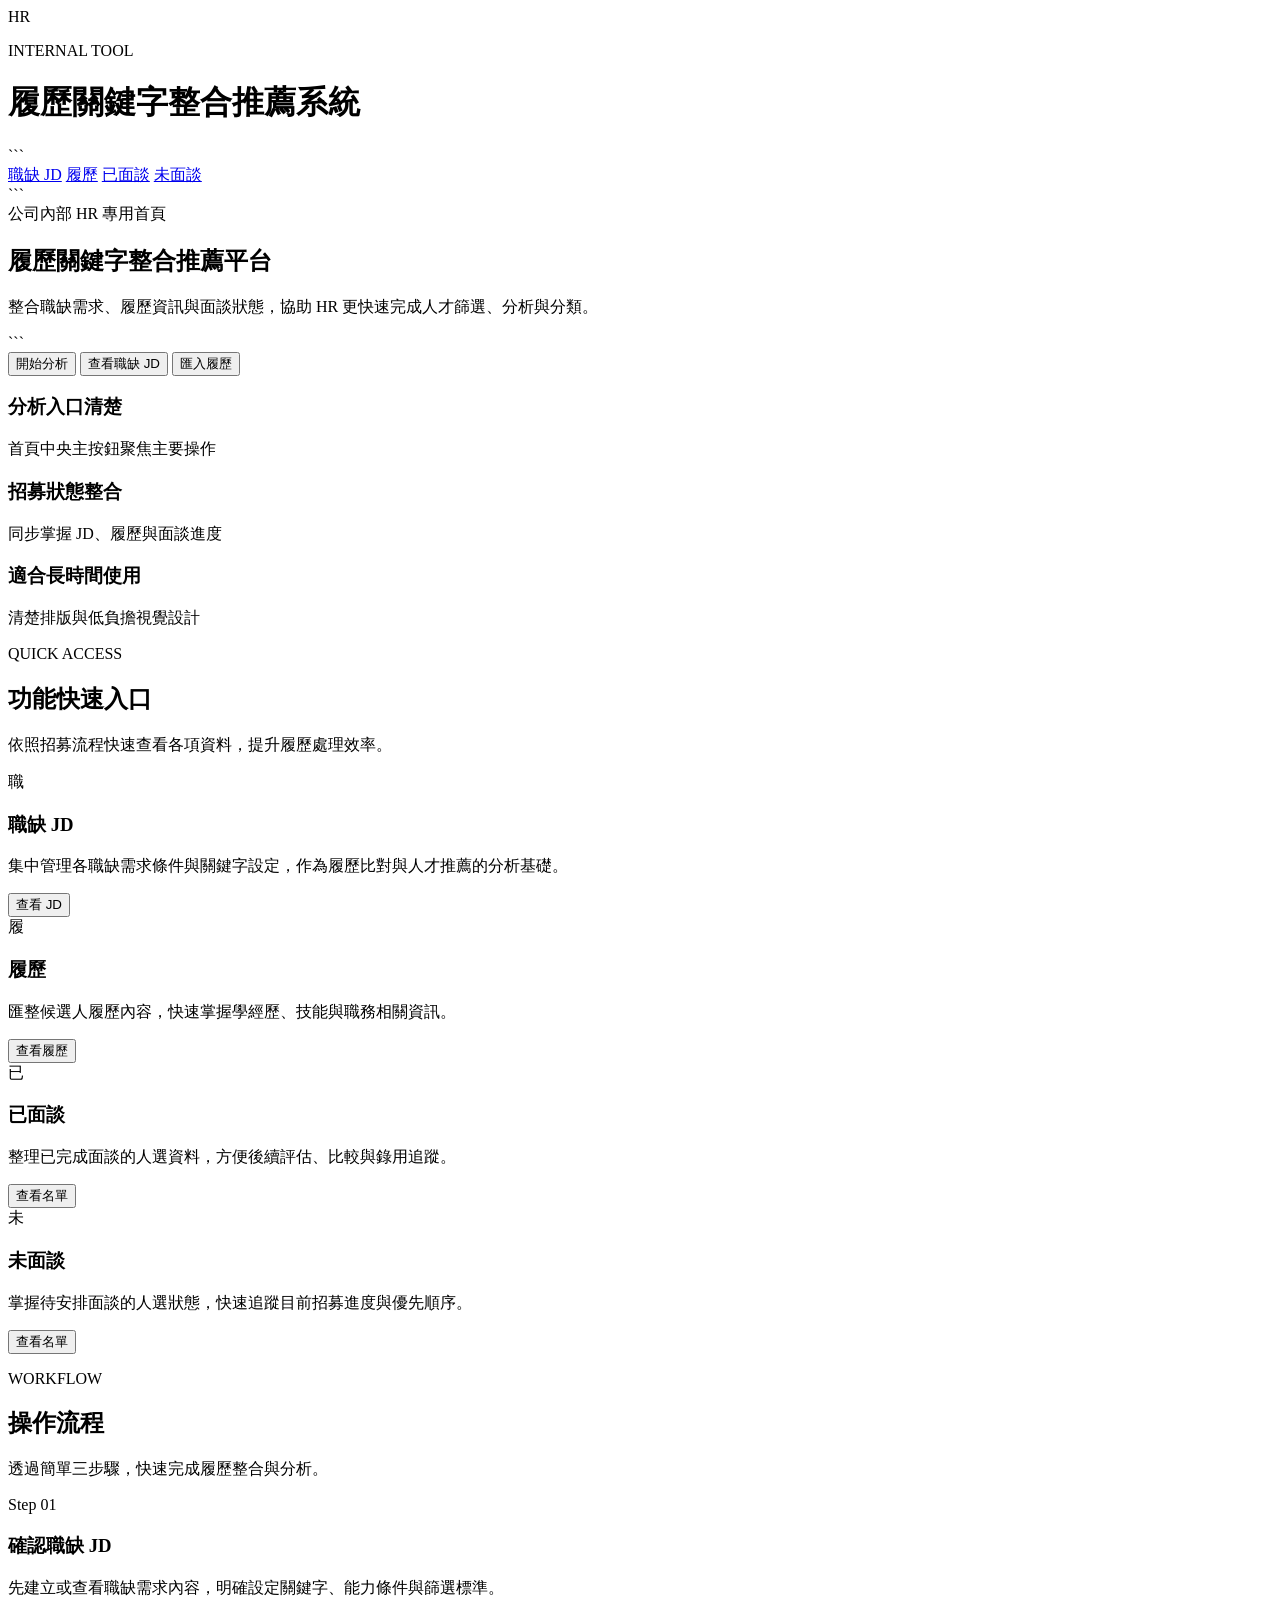
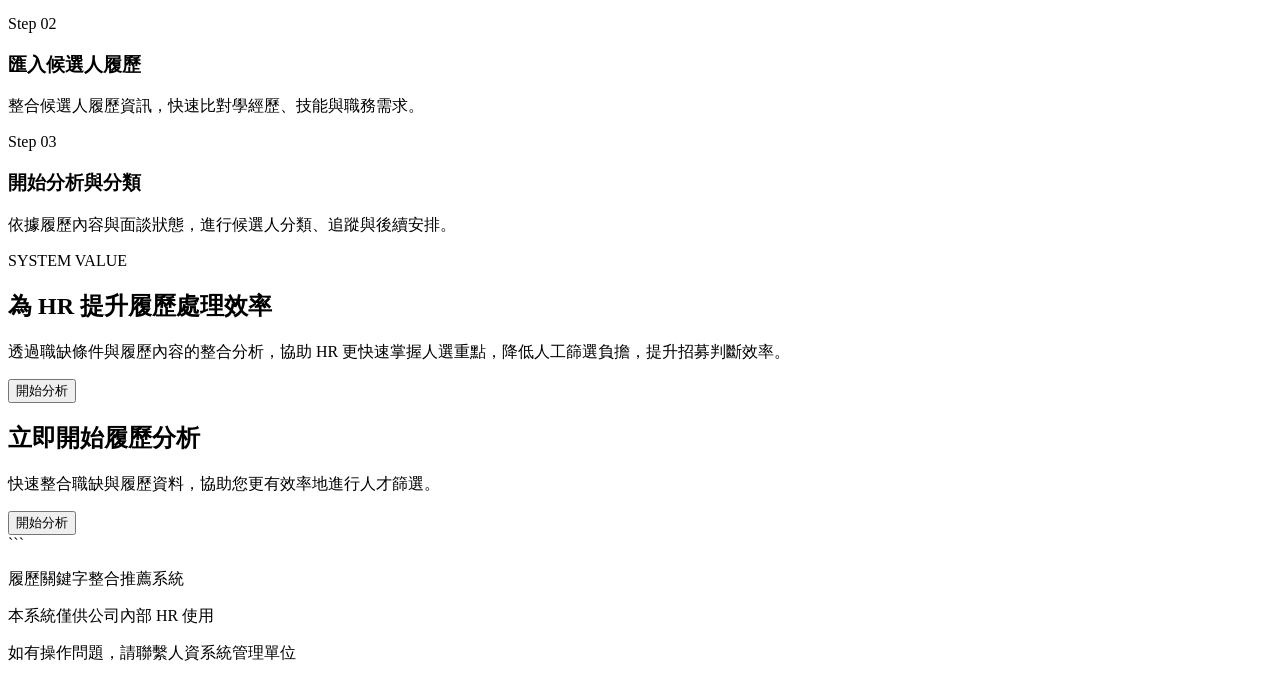
==== index.html @ 0f760ed9 "Create HR index.html This is the initial commit of the HTML file for the HR resume keyword integrati" ====
<!DOCTYPE html>

<html lang="zh-Hant">
<head>
  <meta charset="UTF-8" />
  <meta name="viewport" content="width=device-width, initial-scale=1.0" />
  <title>履歷關鍵字整合推薦系統</title>
  <meta name="description" content="公司內部 HR 使用的履歷關鍵字整合推薦系統首頁" />
  <link rel="stylesheet" href="style.css" />
</head>
<body>
  <header class="site-header">
    <div class="container header-inner">
      <div class="brand">
        <div class="brand-badge">HR</div>
        <div class="brand-text">
          <p class="brand-tag">INTERNAL TOOL</p>
          <h1>履歷關鍵字整合推薦系統</h1>
        </div>
      </div>

```
  <nav class="nav">
    <a href="#jd-card">職缺 JD</a>
    <a href="#resume-card">履歷</a>
    <a href="#interviewed-card">已面談</a>
    <a href="#not-interviewed-card">未面談</a>
  </nav>
</div>
```

  </header>

  <main>
    <section class="hero">
      <div class="container hero-inner">
        <div class="hero-label">公司內部 HR 專用首頁</div>
        <h2>履歷關鍵字整合推薦平台</h2>
        <p class="hero-desc">
          整合職缺需求、履歷資訊與面談狀態，協助 HR 更快速完成人才篩選、分析與分類。
        </p>

```
    <div class="hero-actions">
      <button class="btn btn-primary" data-scroll="#quick-access">開始分析</button>
      <button class="btn btn-secondary" data-scroll="#jd-card">查看職缺 JD</button>
      <button class="btn btn-secondary" data-scroll="#resume-card">匯入履歷</button>
    </div>

    <div class="hero-highlights">
      <div class="highlight-card">
        <h3>分析入口清楚</h3>
        <p>首頁中央主按鈕聚焦主要操作</p>
      </div>
      <div class="highlight-card">
        <h3>招募狀態整合</h3>
        <p>同步掌握 JD、履歷與面談進度</p>
      </div>
      <div class="highlight-card">
        <h3>適合長時間使用</h3>
        <p>清楚排版與低負擔視覺設計</p>
      </div>
    </div>
  </div>
</section>

<section class="section" id="quick-access">
  <div class="container">
    <div class="section-heading">
      <p class="section-tag">QUICK ACCESS</p>
      <h2>功能快速入口</h2>
      <p>依照招募流程快速查看各項資料，提升履歷處理效率。</p>
    </div>

    <div class="card-grid">
      <article class="feature-card" id="jd-card">
        <div class="feature-icon">職</div>
        <h3>職缺 JD</h3>
        <p>集中管理各職缺需求條件與關鍵字設定，作為履歷比對與人才推薦的分析基礎。</p>
        <button class="btn btn-card">查看 JD</button>
      </article>

      <article class="feature-card" id="resume-card">
        <div class="feature-icon">履</div>
        <h3>履歷</h3>
        <p>匯整候選人履歷內容，快速掌握學經歷、技能與職務相關資訊。</p>
        <button class="btn btn-card">查看履歷</button>
      </article>

      <article class="feature-card" id="interviewed-card">
        <div class="feature-icon">已</div>
        <h3>已面談</h3>
        <p>整理已完成面談的人選資料，方便後續評估、比較與錄用追蹤。</p>
        <button class="btn btn-card">查看名單</button>
      </article>

      <article class="feature-card" id="not-interviewed-card">
        <div class="feature-icon">未</div>
        <h3>未面談</h3>
        <p>掌握待安排面談的人選狀態，快速追蹤目前招募進度與優先順序。</p>
        <button class="btn btn-card">查看名單</button>
      </article>
    </div>
  </div>
</section>

<section class="section section-white" id="workflow">
  <div class="container">
    <div class="section-heading">
      <p class="section-tag">WORKFLOW</p>
      <h2>操作流程</h2>
      <p>透過簡單三步驟，快速完成履歷整合與分析。</p>
    </div>

    <div class="step-grid">
      <article class="step-card">
        <div class="step-number">Step 01</div>
        <h3>確認職缺 JD</h3>
        <p>先建立或查看職缺需求內容，明確設定關鍵字、能力條件與篩選標準。</p>
      </article>

      <article class="step-card">
        <div class="step-number">Step 02</div>
        <h3>匯入候選人履歷</h3>
        <p>整合候選人履歷資訊，快速比對學經歷、技能與職務需求。</p>
      </article>

      <article class="step-card">
        <div class="step-number">Step 03</div>
        <h3>開始分析與分類</h3>
        <p>依據履歷內容與面談狀態，進行候選人分類、追蹤與後續安排。</p>
      </article>
    </div>
  </div>
</section>

<section class="section">
  <div class="container">
    <div class="value-box">
      <p class="section-tag">SYSTEM VALUE</p>
      <h2>為 HR 提升履歷處理效率</h2>
      <p>
        透過職缺條件與履歷內容的整合分析，協助 HR 更快速掌握人選重點，降低人工篩選負擔，提升招募判斷效率。
      </p>
      <button class="btn btn-dark" data-scroll="#quick-access">開始分析</button>
    </div>
  </div>
</section>

<section class="section section-bottom-cta">
  <div class="container">
    <div class="cta-box">
      <h2>立即開始履歷分析</h2>
      <p>快速整合職缺與履歷資料，協助您更有效率地進行人才篩選。</p>
      <button class="btn btn-primary" data-scroll="#quick-access">開始分析</button>
    </div>
  </div>
</section>
```

  </main>

  <footer class="site-footer">
    <div class="container footer-inner">
      <p class="footer-title">履歷關鍵字整合推薦系統</p>
      <p>本系統僅供公司內部 HR 使用</p>
      <p>如有操作問題，請聯繫人資系統管理單位</p>
    </div>
  </footer>

  <script src="script.js"></script>

</body>
</html>
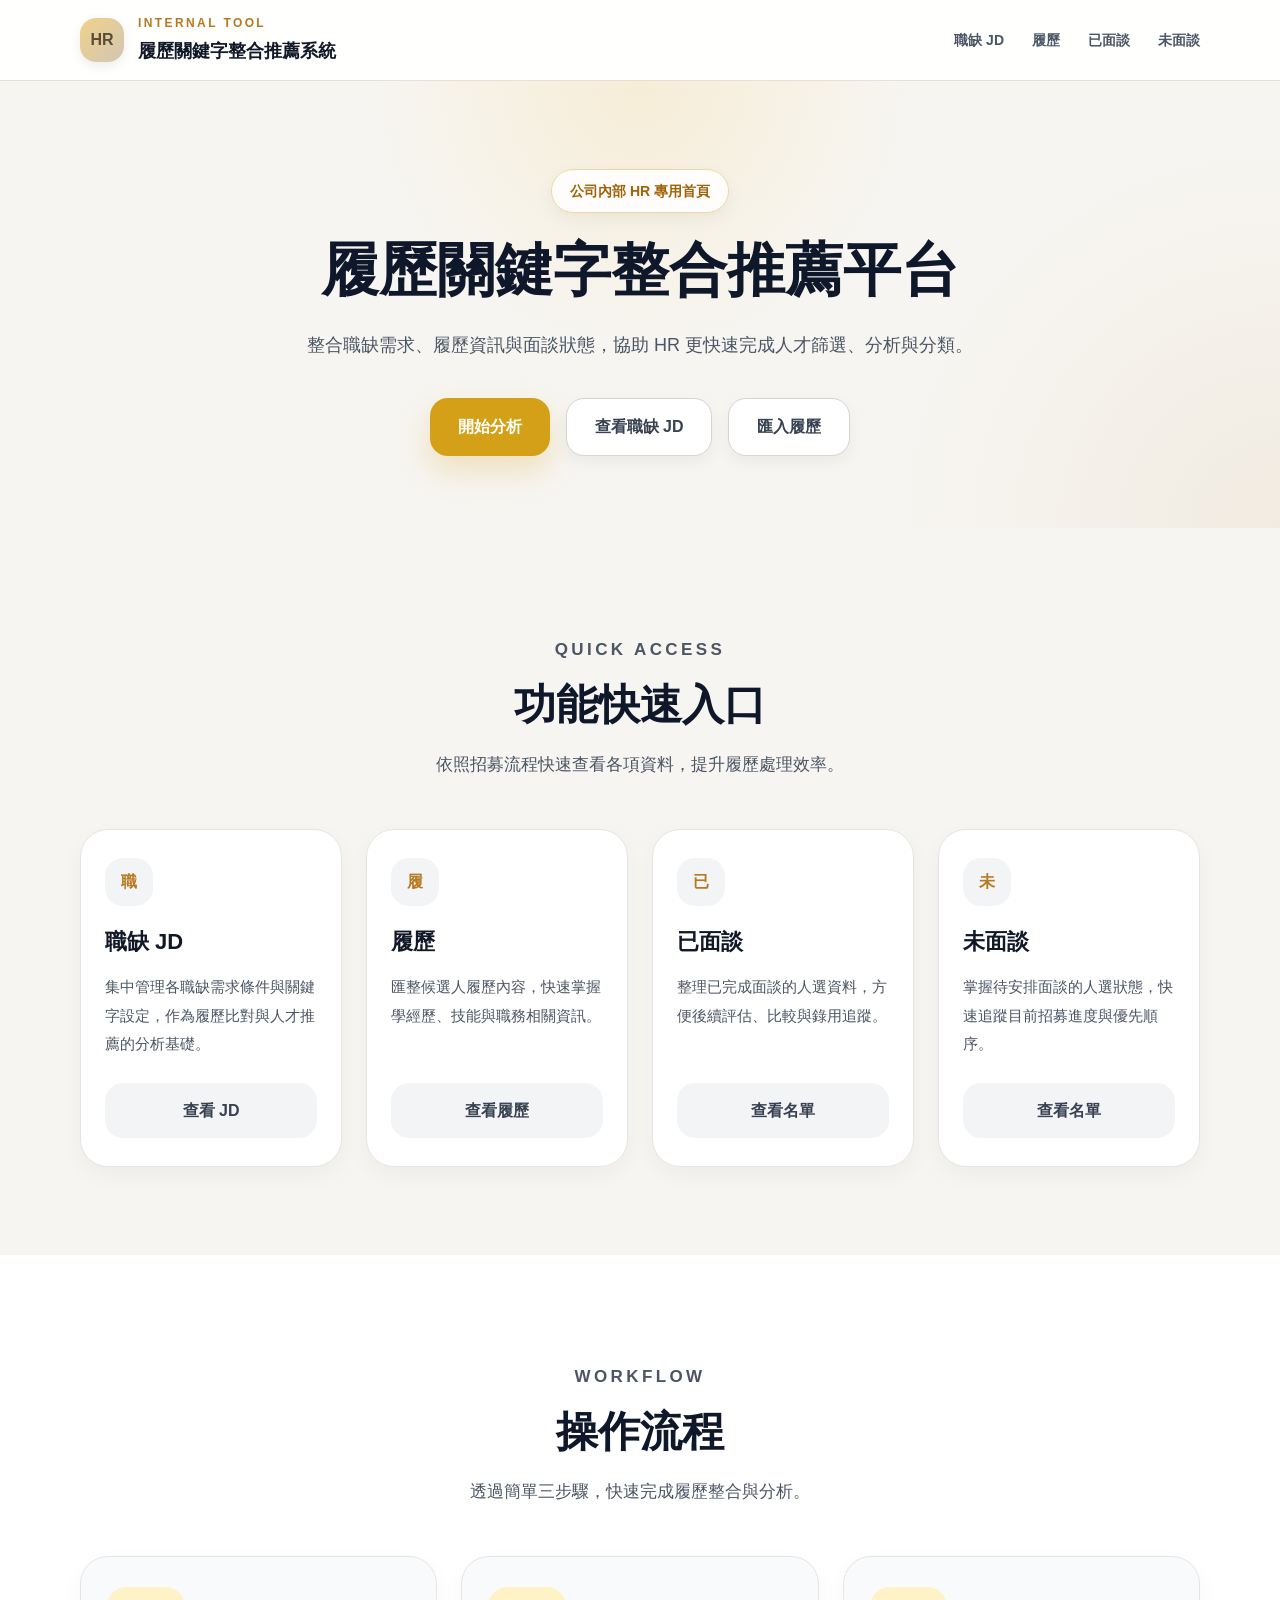
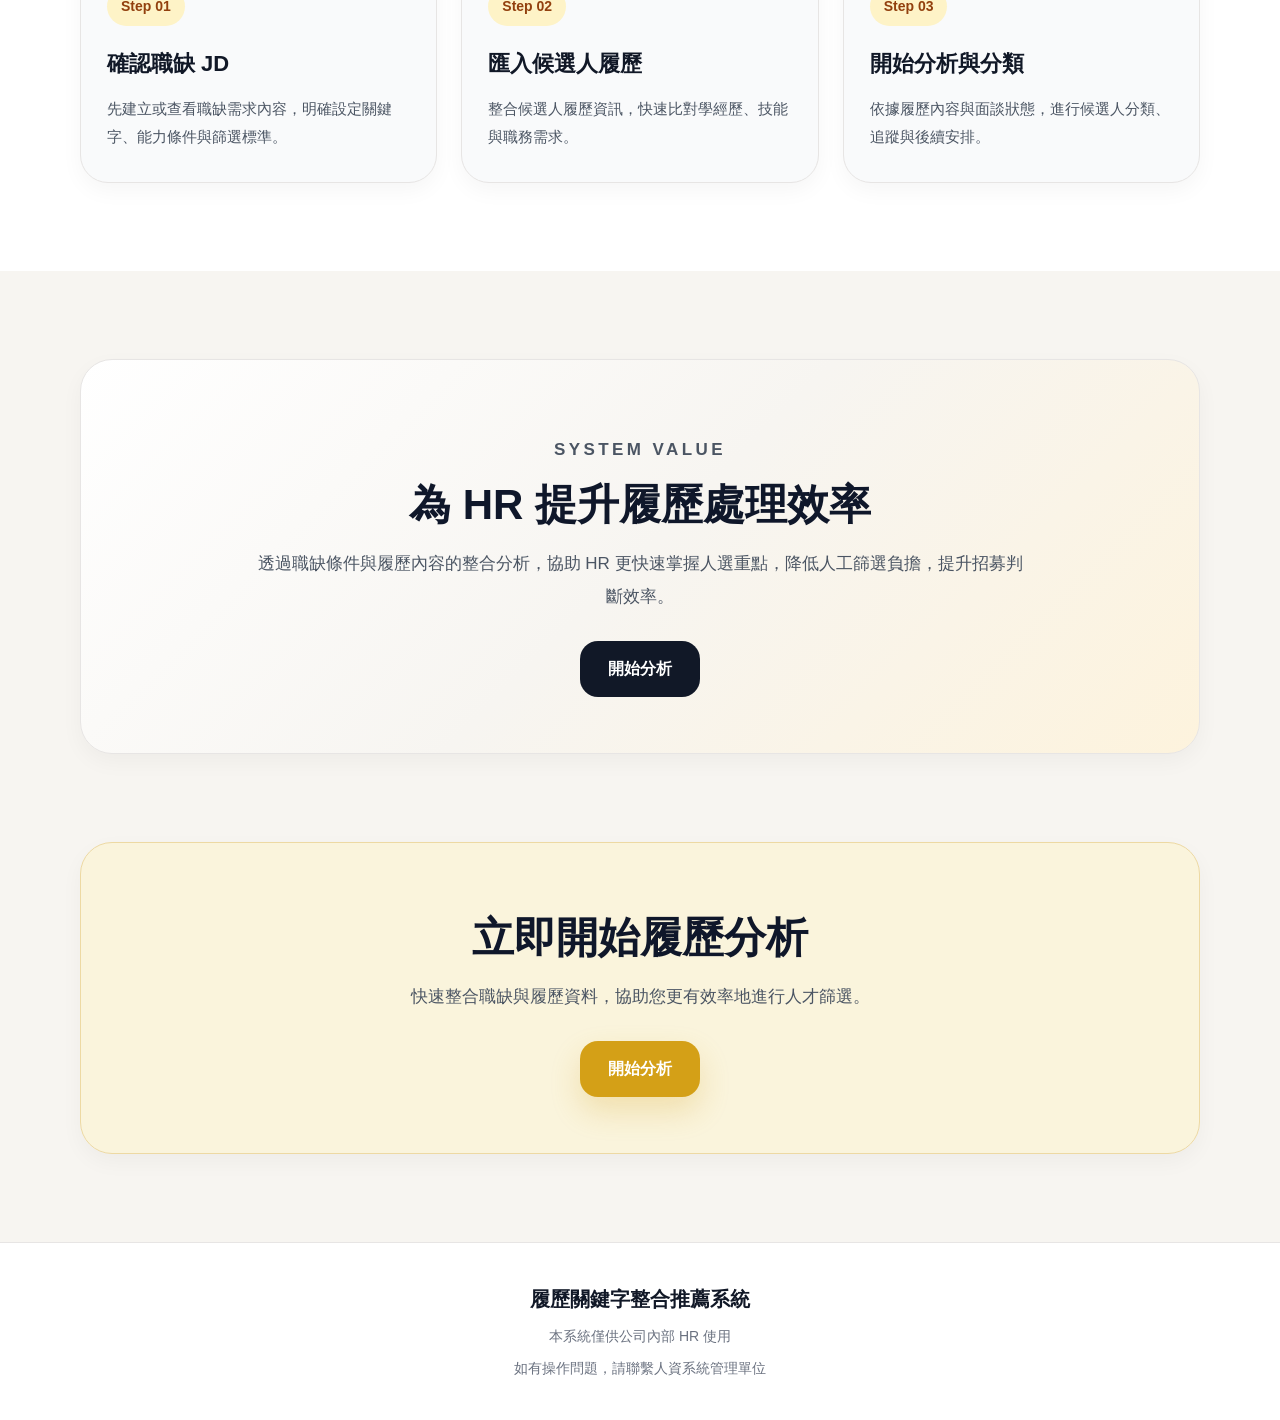
==== commit 837ac420: "index.html Removed navigation and hero highlights sections from the HTML." ====
--- a/index.html
+++ b/index.html
@@ -19,7 +19,6 @@
         </div>
       </div>
 
-```
   <nav class="nav">
     <a href="#jd-card">職缺 JD</a>
     <a href="#resume-card">履歷</a>
@@ -27,7 +26,6 @@
     <a href="#not-interviewed-card">未面談</a>
   </nav>
 </div>
-```
 
   </header>
 
@@ -40,26 +38,10 @@
           整合職缺需求、履歷資訊與面談狀態，協助 HR 更快速完成人才篩選、分析與分類。
         </p>
 
-```
     <div class="hero-actions">
       <button class="btn btn-primary" data-scroll="#quick-access">開始分析</button>
       <button class="btn btn-secondary" data-scroll="#jd-card">查看職缺 JD</button>
       <button class="btn btn-secondary" data-scroll="#resume-card">匯入履歷</button>
-    </div>
-
-    <div class="hero-highlights">
-      <div class="highlight-card">
-        <h3>分析入口清楚</h3>
-        <p>首頁中央主按鈕聚焦主要操作</p>
-      </div>
-      <div class="highlight-card">
-        <h3>招募狀態整合</h3>
-        <p>同步掌握 JD、履歷與面談進度</p>
-      </div>
-      <div class="highlight-card">
-        <h3>適合長時間使用</h3>
-        <p>清楚排版與低負擔視覺設計</p>
-      </div>
     </div>
   </div>
 </section>
@@ -156,7 +138,6 @@
     </div>
   </div>
 </section>
-```
 
   </main>
 
--- a/style.css
+++ b/style.css
@@ -0,0 +1,479 @@
+* {
+  box-sizing: border-box;
+  }
+
+html {
+scroll-behavior: smooth;
+}
+
+body {
+margin: 0;
+font-family: -apple-system, BlinkMacSystemFont, "Segoe UI", "PingFang TC", "Noto Sans TC", "Microsoft JhengHei", sans-serif;
+background: #f7f5f1;
+color: #1f2937;
+line-height: 1.6;
+}
+
+a {
+text-decoration: none;
+}
+
+button {
+font: inherit;
+cursor: pointer;
+border: none;
+}
+
+.container {
+width: min(1120px, calc(100% - 32px));
+margin: 0 auto;
+}
+
+.site-header {
+position: sticky;
+top: 0;
+z-index: 1000;
+background: rgba(255, 255, 255, 0.92);
+backdrop-filter: blur(10px);
+border-bottom: 1px solid #e7e0d4;
+}
+
+.header-inner {
+min-height: 80px;
+display: flex;
+align-items: center;
+justify-content: space-between;
+gap: 24px;
+}
+
+.brand {
+display: flex;
+align-items: center;
+gap: 14px;
+}
+
+.brand-badge {
+width: 44px;
+height: 44px;
+border-radius: 16px;
+display: flex;
+align-items: center;
+justify-content: center;
+background: linear-gradient(135deg, #f1d28a, #d2c5b4);
+color: #5d4c35;
+font-weight: 700;
+box-shadow: 0 4px 12px rgba(0, 0, 0, 0.08);
+}
+
+.brand-tag {
+margin: 0 0 4px;
+font-size: 12px;
+letter-spacing: 0.2em;
+color: #b7791f;
+font-weight: 700;
+}
+
+.brand-text h1 {
+margin: 0;
+font-size: 18px;
+color: #111827;
+}
+
+.nav {
+display: flex;
+align-items: center;
+gap: 28px;
+}
+
+.nav a {
+position: relative;
+color: #4b5563;
+font-size: 14px;
+font-weight: 600;
+transition: color 0.25s ease;
+}
+
+.nav a::after {
+content: "";
+position: absolute;
+left: 0;
+bottom: -8px;
+width: 0;
+height: 2px;
+background: #d4a017;
+transition: width 0.25s ease;
+}
+
+.nav a:hover {
+color: #b7791f;
+}
+
+.nav a:hover::after {
+width: 100%;
+}
+
+.hero {
+position: relative;
+overflow: hidden;
+background:
+radial-gradient(circle at top, rgba(245, 210, 122, 0.22), transparent 34%),
+radial-gradient(circle at bottom right, rgba(214, 189, 152, 0.18), transparent 28%);
+}
+
+.hero-inner {
+padding: 88px 0 72px;
+text-align: center;
+}
+
+.hero-label {
+display: inline-block;
+padding: 10px 18px;
+border-radius: 999px;
+border: 1px solid #edd9a3;
+background: rgba(255, 255, 255, 0.88);
+color: #a16207;
+font-size: 14px;
+font-weight: 600;
+box-shadow: 0 6px 18px rgba(0, 0, 0, 0.05);
+}
+
+.hero h2 {
+margin: 24px 0 0;
+font-size: clamp(36px, 6vw, 58px);
+line-height: 1.15;
+color: #0f172a;
+}
+
+.hero-desc {
+max-width: 800px;
+margin: 24px auto 0;
+font-size: 18px;
+color: #4b5563;
+line-height: 1.9;
+}
+
+.hero-actions {
+margin-top: 36px;
+display: flex;
+justify-content: center;
+gap: 16px;
+flex-wrap: wrap;
+}
+
+.btn {
+border-radius: 18px;
+padding: 15px 28px;
+font-weight: 700;
+transition: all 0.25s ease;
+}
+
+.btn-primary {
+background: #d4a017;
+color: #ffffff;
+box-shadow: 0 14px 30px rgba(212, 160, 23, 0.24);
+}
+
+.btn-primary:hover {
+transform: translateY(-2px);
+background: #b8860b;
+}
+
+.btn-secondary {
+background: #ffffff;
+color: #374151;
+border: 1px solid #d6d3d1;
+box-shadow: 0 6px 16px rgba(0, 0, 0, 0.05);
+}
+
+.btn-secondary:hover {
+color: #a16207;
+border-color: #e0b74f;
+}
+
+.btn-card {
+width: 100%;
+background: #f3f4f6;
+color: #374151;
+}
+
+.btn-card:hover {
+background: #fff4d6;
+color: #92400e;
+}
+
+.btn-dark {
+background: #111827;
+color: #ffffff;
+}
+
+.btn-dark:hover {
+transform: translateY(-2px);
+background: #1f2937;
+}
+
+.hero-highlights {
+margin-top: 56px;
+display: grid;
+grid-template-columns: repeat(3, 1fr);
+gap: 18px;
+}
+
+.highlight-card {
+background: rgba(255, 255, 255, 0.8);
+border: 1px solid rgba(255, 255, 255, 0.85);
+border-radius: 24px;
+padding: 24px;
+text-align: left;
+box-shadow: 0 8px 24px rgba(0, 0, 0, 0.05);
+}
+
+.highlight-card h3 {
+margin: 0;
+font-size: 15px;
+color: #111827;
+}
+
+.highlight-card p {
+margin: 8px 0 0;
+font-size: 14px;
+color: #4b5563;
+}
+
+.section {
+padding: 88px 0;
+}
+
+.section-white {
+background: #ffffff;
+}
+
+.section-bottom-cta {
+padding-top: 0;
+}
+
+.section-heading {
+max-width: 760px;
+margin: 0 auto;
+text-align: center;
+}
+
+.section-tag {
+margin: 0;
+font-size: 12px;
+letter-spacing: 0.2em;
+color: #b7791f;
+font-weight: 700;
+}
+
+.section-heading h2,
+.value-box h2,
+.cta-box h2 {
+margin: 14px 0 0;
+font-size: clamp(30px, 4vw, 42px);
+line-height: 1.2;
+color: #0f172a;
+}
+
+.section-heading p,
+.value-box p,
+.cta-box p {
+margin: 18px auto 0;
+color: #4b5563;
+font-size: 17px;
+line-height: 1.9;
+}
+
+.card-grid {
+margin-top: 48px;
+display: grid;
+grid-template-columns: repeat(4, 1fr);
+gap: 24px;
+}
+
+.feature-card {
+background: #ffffff;
+border: 1px solid #e7e5e4;
+border-radius: 28px;
+padding: 28px 24px;
+box-shadow: 0 8px 22px rgba(0, 0, 0, 0.04);
+transition: transform 0.25s ease, box-shadow 0.25s ease;
+display: flex;
+flex-direction: column;
+}
+
+.feature-card:hover {
+transform: translateY(-4px);
+box-shadow: 0 14px 28px rgba(0, 0, 0, 0.08);
+}
+
+.feature-icon {
+width: 48px;
+height: 48px;
+border-radius: 18px;
+display: flex;
+align-items: center;
+justify-content: center;
+background: #f3f4f6;
+color: #b7791f;
+font-weight: 700;
+margin-bottom: 18px;
+}
+
+.feature-card h3 {
+margin: 0;
+font-size: 22px;
+color: #111827;
+}
+
+.feature-card p {
+margin: 14px 0 24px;
+font-size: 15px;
+line-height: 1.9;
+color: #4b5563;
+flex: 1;
+}
+
+.step-grid {
+margin-top: 48px;
+display: grid;
+grid-template-columns: repeat(3, 1fr);
+gap: 24px;
+}
+
+.step-card {
+background: #f9fafb;
+border: 1px solid #e7e5e4;
+border-radius: 28px;
+padding: 30px 26px;
+box-shadow: 0 8px 22px rgba(0, 0, 0, 0.04);
+}
+
+.step-number {
+display: inline-block;
+padding: 8px 14px;
+border-radius: 999px;
+background: #fef3c7;
+color: #92400e;
+font-size: 14px;
+font-weight: 700;
+}
+
+.step-card h3 {
+margin: 20px 0 0;
+font-size: 22px;
+color: #111827;
+}
+
+.step-card p {
+margin: 14px 0 0;
+font-size: 15px;
+color: #4b5563;
+line-height: 1.9;
+}
+
+.value-box {
+background: linear-gradient(135deg, #ffffff, #f7f5f1, #fdf3dd);
+border: 1px solid #e7e5e4;
+border-radius: 32px;
+padding: 56px 28px;
+text-align: center;
+box-shadow: 0 8px 22px rgba(0, 0, 0, 0.04);
+}
+
+.value-box p {
+max-width: 780px;
+}
+
+.value-box .btn {
+margin-top: 28px;
+}
+
+.cta-box {
+background: rgba(254, 243, 199, 0.5);
+border: 1px solid #edd9a3;
+border-radius: 32px;
+padding: 56px 28px;
+text-align: center;
+box-shadow: 0 8px 22px rgba(0, 0, 0, 0.04);
+}
+
+.cta-box p {
+max-width: 680px;
+}
+
+.cta-box .btn {
+margin-top: 28px;
+}
+
+.site-footer {
+background: #ffffff;
+border-top: 1px solid #e7e5e4;
+}
+
+.footer-inner {
+padding: 40px 0;
+text-align: center;
+}
+
+.footer-title {
+margin: 0;
+font-size: 20px;
+font-weight: 700;
+color: #111827;
+}
+
+.footer-inner p:not(.footer-title) {
+margin: 10px 0 0;
+color: #6b7280;
+font-size: 14px;
+}
+
+@media (max-width: 1024px) {
+.card-grid {
+grid-template-columns: repeat(2, 1fr);
+}
+
+.hero-highlights,
+.step-grid {
+grid-template-columns: 1fr;
+}
+}
+
+@media (max-width: 768px) {
+.header-inner {
+flex-direction: column;
+align-items: flex-start;
+padding: 14px 0;
+}
+
+.nav {
+flex-wrap: wrap;
+gap: 16px;
+}
+
+.hero-inner {
+padding: 72px 0 56px;
+}
+
+.hero-desc {
+font-size: 16px;
+}
+
+.section {
+padding: 72px 0;
+}
+
+.card-grid {
+grid-template-columns: 1fr;
+}
+
+.feature-card h3,
+.step-card h3 {
+font-size: 20px;
+}
+
+.value-box,
+.cta-box {
+padding: 42px 22px;
+}
+}
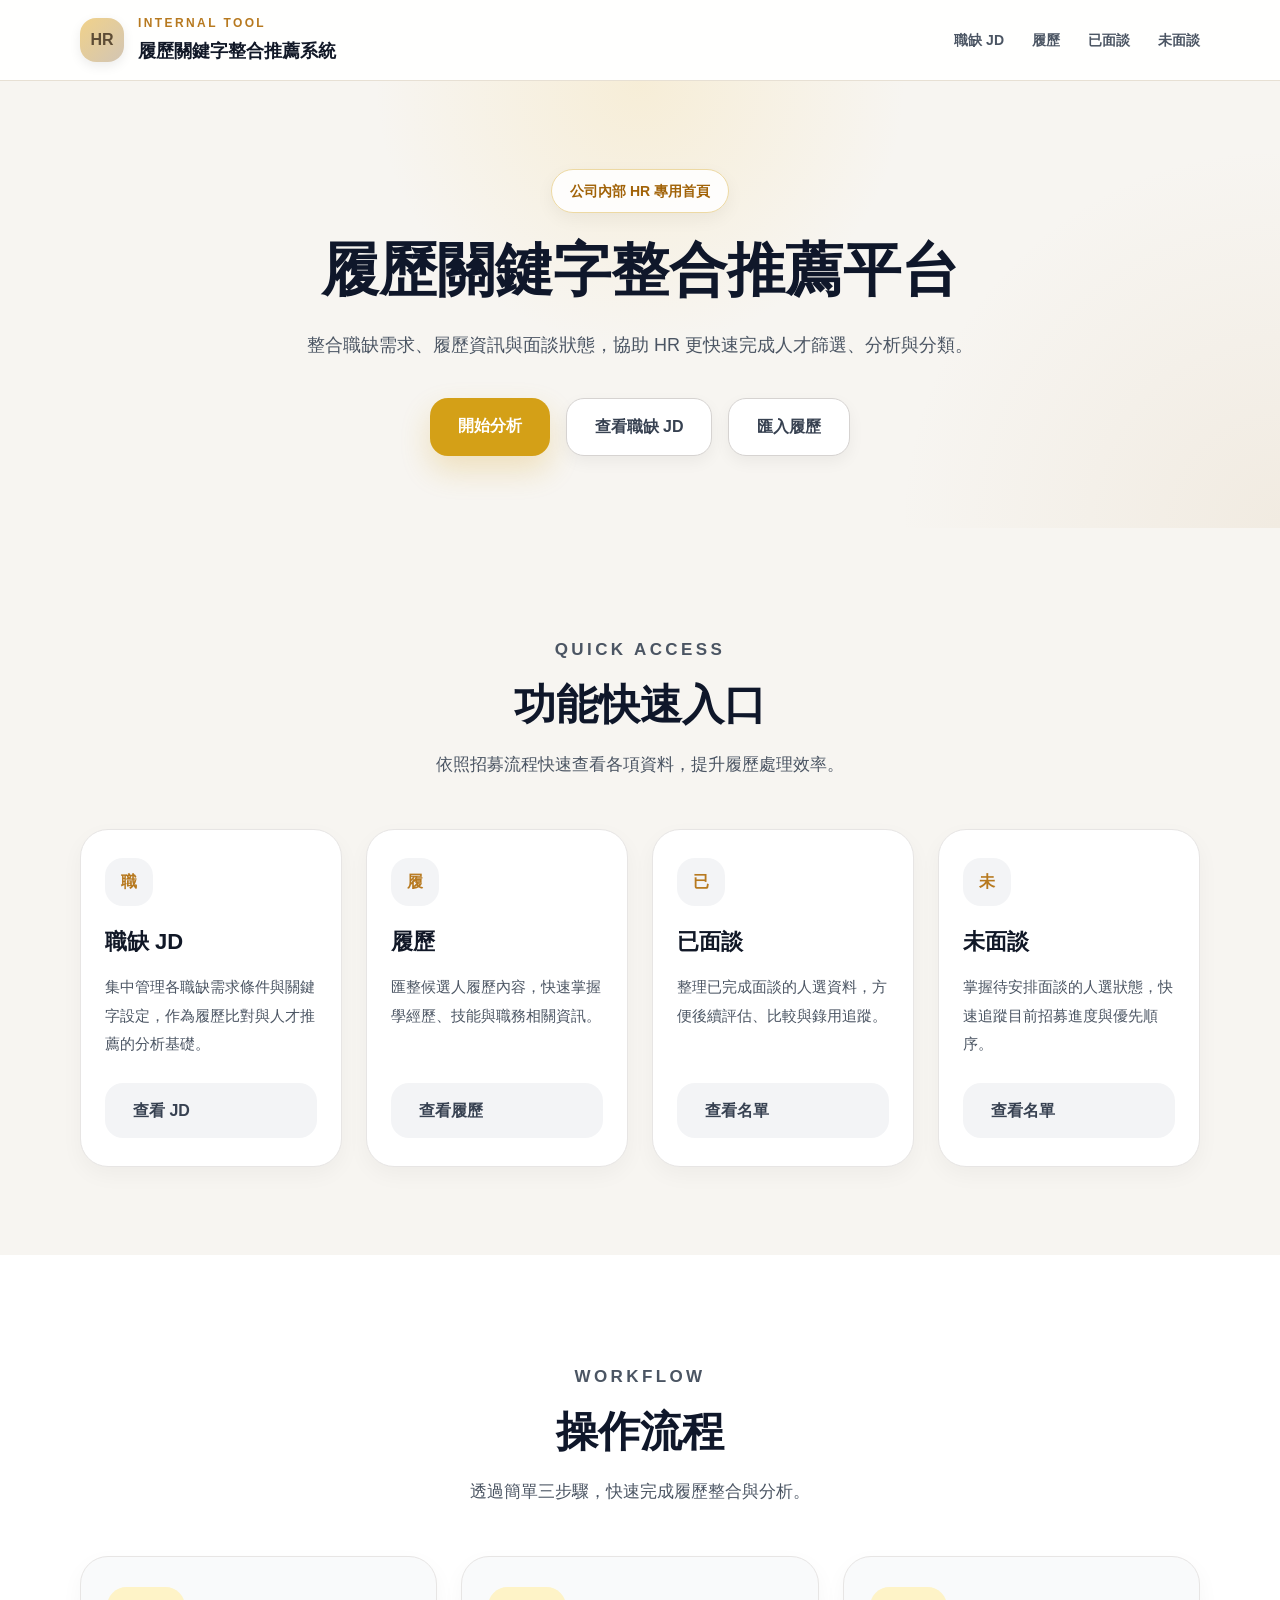
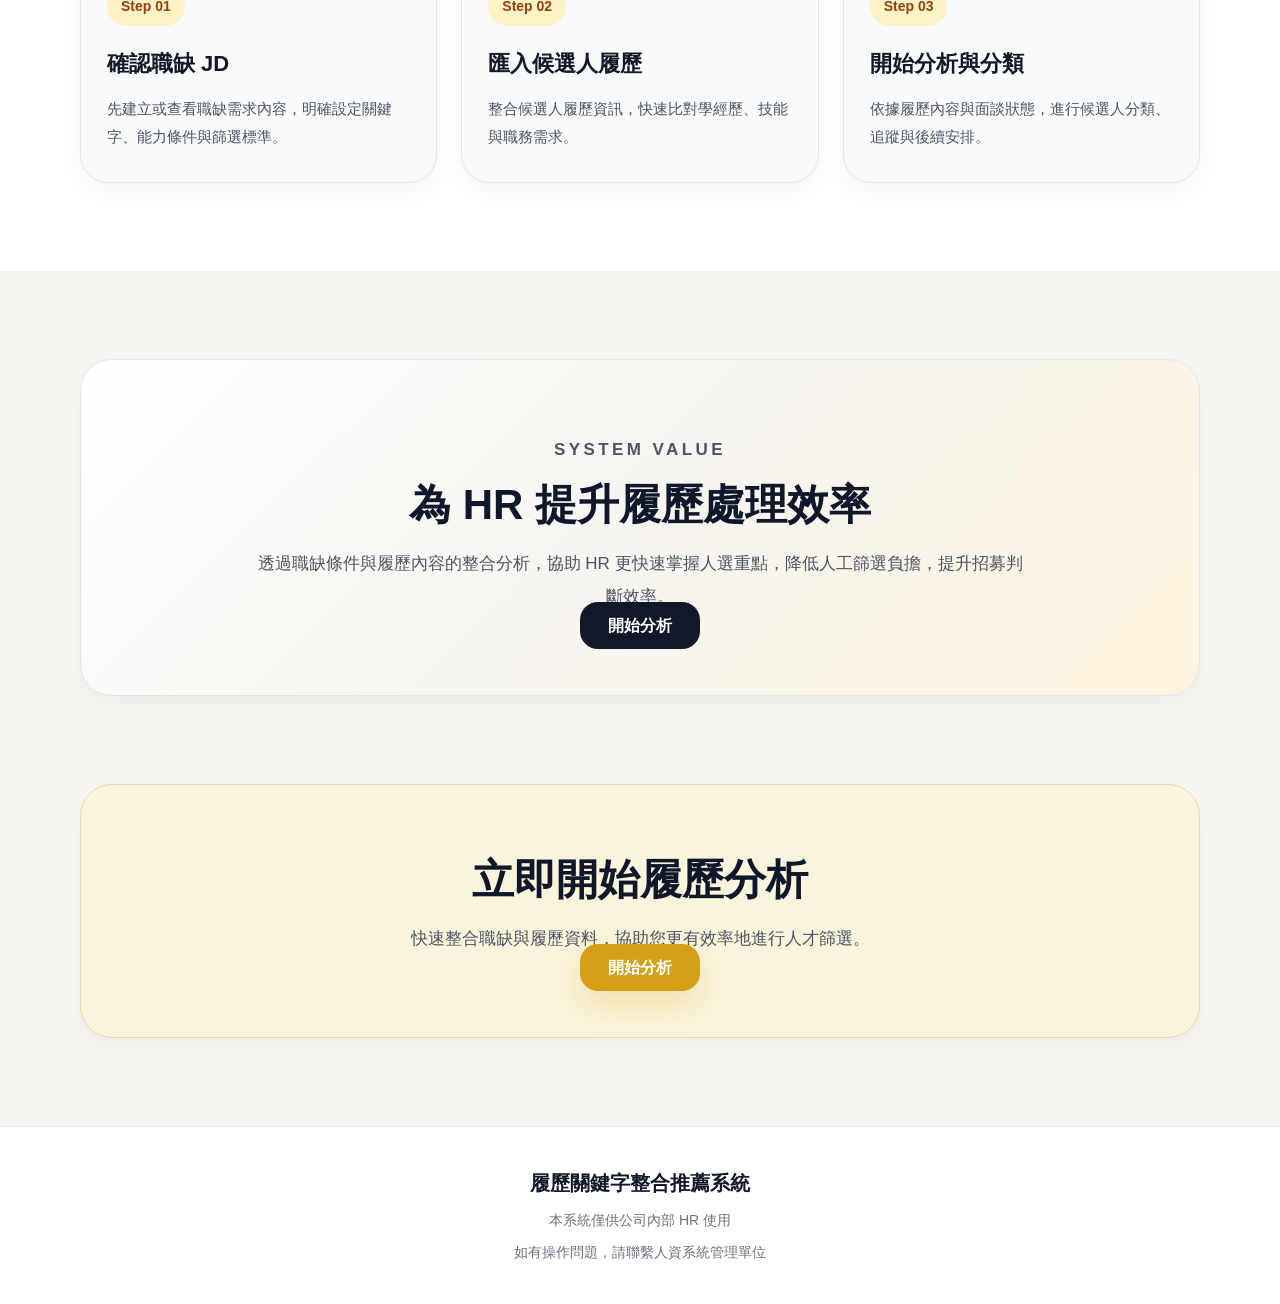
==== commit baed7e34: "Update navigation and buttons in index.html" ====
--- a/index.html
+++ b/index.html
@@ -1,5 +1,4 @@
 <!DOCTYPE html>
-
 <html lang="zh-Hant">
 <head>
   <meta charset="UTF-8" />
@@ -19,14 +18,13 @@
         </div>
       </div>
 
-  <nav class="nav">
-    <a href="#jd-card">職缺 JD</a>
-    <a href="#resume-card">履歷</a>
-    <a href="#interviewed-card">已面談</a>
-    <a href="#not-interviewed-card">未面談</a>
-  </nav>
-</div>
-
+      <nav class="nav">
+        <a href="jd.html">職缺 JD</a>
+        <a href="resume.html">履歷</a>
+        <a href="interviewed.html">已面談</a>
+        <a href="not-interviewed.html">未面談</a>
+      </nav>
+    </div>
   </header>
 
   <main>
@@ -38,107 +36,106 @@
           整合職缺需求、履歷資訊與面談狀態，協助 HR 更快速完成人才篩選、分析與分類。
         </p>
 
-    <div class="hero-actions">
-      <button class="btn btn-primary" data-scroll="#quick-access">開始分析</button>
-      <button class="btn btn-secondary" data-scroll="#jd-card">查看職缺 JD</button>
-      <button class="btn btn-secondary" data-scroll="#resume-card">匯入履歷</button>
-    </div>
-  </div>
-</section>
+        <div class="hero-actions">
+          <a class="btn btn-primary" href="jd.html">開始分析</a>
+          <a class="btn btn-secondary" href="jd.html">查看職缺 JD</a>
+          <a class="btn btn-secondary" href="resume.html">匯入履歷</a>
+        </div>
+      </div>
+    </section>
 
-<section class="section" id="quick-access">
-  <div class="container">
-    <div class="section-heading">
-      <p class="section-tag">QUICK ACCESS</p>
-      <h2>功能快速入口</h2>
-      <p>依照招募流程快速查看各項資料，提升履歷處理效率。</p>
-    </div>
+    <section class="section" id="quick-access">
+      <div class="container">
+        <div class="section-heading">
+          <p class="section-tag">QUICK ACCESS</p>
+          <h2>功能快速入口</h2>
+          <p>依照招募流程快速查看各項資料，提升履歷處理效率。</p>
+        </div>
 
-    <div class="card-grid">
-      <article class="feature-card" id="jd-card">
-        <div class="feature-icon">職</div>
-        <h3>職缺 JD</h3>
-        <p>集中管理各職缺需求條件與關鍵字設定，作為履歷比對與人才推薦的分析基礎。</p>
-        <button class="btn btn-card">查看 JD</button>
-      </article>
+        <div class="card-grid">
+          <article class="feature-card">
+            <div class="feature-icon">職</div>
+            <h3>職缺 JD</h3>
+            <p>集中管理各職缺需求條件與關鍵字設定，作為履歷比對與人才推薦的分析基礎。</p>
+            <a class="btn btn-card" href="jd.html">查看 JD</a>
+          </article>
 
-      <article class="feature-card" id="resume-card">
-        <div class="feature-icon">履</div>
-        <h3>履歷</h3>
-        <p>匯整候選人履歷內容，快速掌握學經歷、技能與職務相關資訊。</p>
-        <button class="btn btn-card">查看履歷</button>
-      </article>
+          <article class="feature-card">
+            <div class="feature-icon">履</div>
+            <h3>履歷</h3>
+            <p>匯整候選人履歷內容，快速掌握學經歷、技能與職務相關資訊。</p>
+            <a class="btn btn-card" href="resume.html">查看履歷</a>
+          </article>
 
-      <article class="feature-card" id="interviewed-card">
-        <div class="feature-icon">已</div>
-        <h3>已面談</h3>
-        <p>整理已完成面談的人選資料，方便後續評估、比較與錄用追蹤。</p>
-        <button class="btn btn-card">查看名單</button>
-      </article>
+          <article class="feature-card">
+            <div class="feature-icon">已</div>
+            <h3>已面談</h3>
+            <p>整理已完成面談的人選資料，方便後續評估、比較與錄用追蹤。</p>
+            <a class="btn btn-card" href="interviewed.html">查看名單</a>
+          </article>
 
-      <article class="feature-card" id="not-interviewed-card">
-        <div class="feature-icon">未</div>
-        <h3>未面談</h3>
-        <p>掌握待安排面談的人選狀態，快速追蹤目前招募進度與優先順序。</p>
-        <button class="btn btn-card">查看名單</button>
-      </article>
-    </div>
-  </div>
-</section>
+          <article class="feature-card">
+            <div class="feature-icon">未</div>
+            <h3>未面談</h3>
+            <p>掌握待安排面談的人選狀態，快速追蹤目前招募進度與優先順序。</p>
+            <a class="btn btn-card" href="not-interviewed.html">查看名單</a>
+          </article>
+        </div>
+      </div>
+    </section>
 
-<section class="section section-white" id="workflow">
-  <div class="container">
-    <div class="section-heading">
-      <p class="section-tag">WORKFLOW</p>
-      <h2>操作流程</h2>
-      <p>透過簡單三步驟，快速完成履歷整合與分析。</p>
-    </div>
+    <section class="section section-white" id="workflow">
+      <div class="container">
+        <div class="section-heading">
+          <p class="section-tag">WORKFLOW</p>
+          <h2>操作流程</h2>
+          <p>透過簡單三步驟，快速完成履歷整合與分析。</p>
+        </div>
 
-    <div class="step-grid">
-      <article class="step-card">
-        <div class="step-number">Step 01</div>
-        <h3>確認職缺 JD</h3>
-        <p>先建立或查看職缺需求內容，明確設定關鍵字、能力條件與篩選標準。</p>
-      </article>
+        <div class="step-grid">
+          <article class="step-card">
+            <div class="step-number">Step 01</div>
+            <h3>確認職缺 JD</h3>
+            <p>先建立或查看職缺需求內容，明確設定關鍵字、能力條件與篩選標準。</p>
+          </article>
 
-      <article class="step-card">
-        <div class="step-number">Step 02</div>
-        <h3>匯入候選人履歷</h3>
-        <p>整合候選人履歷資訊，快速比對學經歷、技能與職務需求。</p>
-      </article>
+          <article class="step-card">
+            <div class="step-number">Step 02</div>
+            <h3>匯入候選人履歷</h3>
+            <p>整合候選人履歷資訊，快速比對學經歷、技能與職務需求。</p>
+          </article>
 
-      <article class="step-card">
-        <div class="step-number">Step 03</div>
-        <h3>開始分析與分類</h3>
-        <p>依據履歷內容與面談狀態，進行候選人分類、追蹤與後續安排。</p>
-      </article>
-    </div>
-  </div>
-</section>
+          <article class="step-card">
+            <div class="step-number">Step 03</div>
+            <h3>開始分析與分類</h3>
+            <p>依據履歷內容與面談狀態，進行候選人分類、追蹤與後續安排。</p>
+          </article>
+        </div>
+      </div>
+    </section>
 
-<section class="section">
-  <div class="container">
-    <div class="value-box">
-      <p class="section-tag">SYSTEM VALUE</p>
-      <h2>為 HR 提升履歷處理效率</h2>
-      <p>
-        透過職缺條件與履歷內容的整合分析，協助 HR 更快速掌握人選重點，降低人工篩選負擔，提升招募判斷效率。
-      </p>
-      <button class="btn btn-dark" data-scroll="#quick-access">開始分析</button>
-    </div>
-  </div>
-</section>
+    <section class="section">
+      <div class="container">
+        <div class="value-box">
+          <p class="section-tag">SYSTEM VALUE</p>
+          <h2>為 HR 提升履歷處理效率</h2>
+          <p>
+            透過職缺條件與履歷內容的整合分析，協助 HR 更快速掌握人選重點，降低人工篩選負擔，提升招募判斷效率。
+          </p>
+          <a class="btn btn-dark" href="jd.html">開始分析</a>
+        </div>
+      </div>
+    </section>
 
-<section class="section section-bottom-cta">
-  <div class="container">
-    <div class="cta-box">
-      <h2>立即開始履歷分析</h2>
-      <p>快速整合職缺與履歷資料，協助您更有效率地進行人才篩選。</p>
-      <button class="btn btn-primary" data-scroll="#quick-access">開始分析</button>
-    </div>
-  </div>
-</section>
-
+    <section class="section section-bottom-cta">
+      <div class="container">
+        <div class="cta-box">
+          <h2>立即開始履歷分析</h2>
+          <p>快速整合職缺與履歷資料，協助您更有效率地進行人才篩選。</p>
+          <a class="btn btn-primary" href="jd.html">開始分析</a>
+        </div>
+      </div>
+    </section>
   </main>
 
   <footer class="site-footer">
@@ -150,6 +147,5 @@
   </footer>
 
   <script src="script.js"></script>
-
 </body>
 </html>
